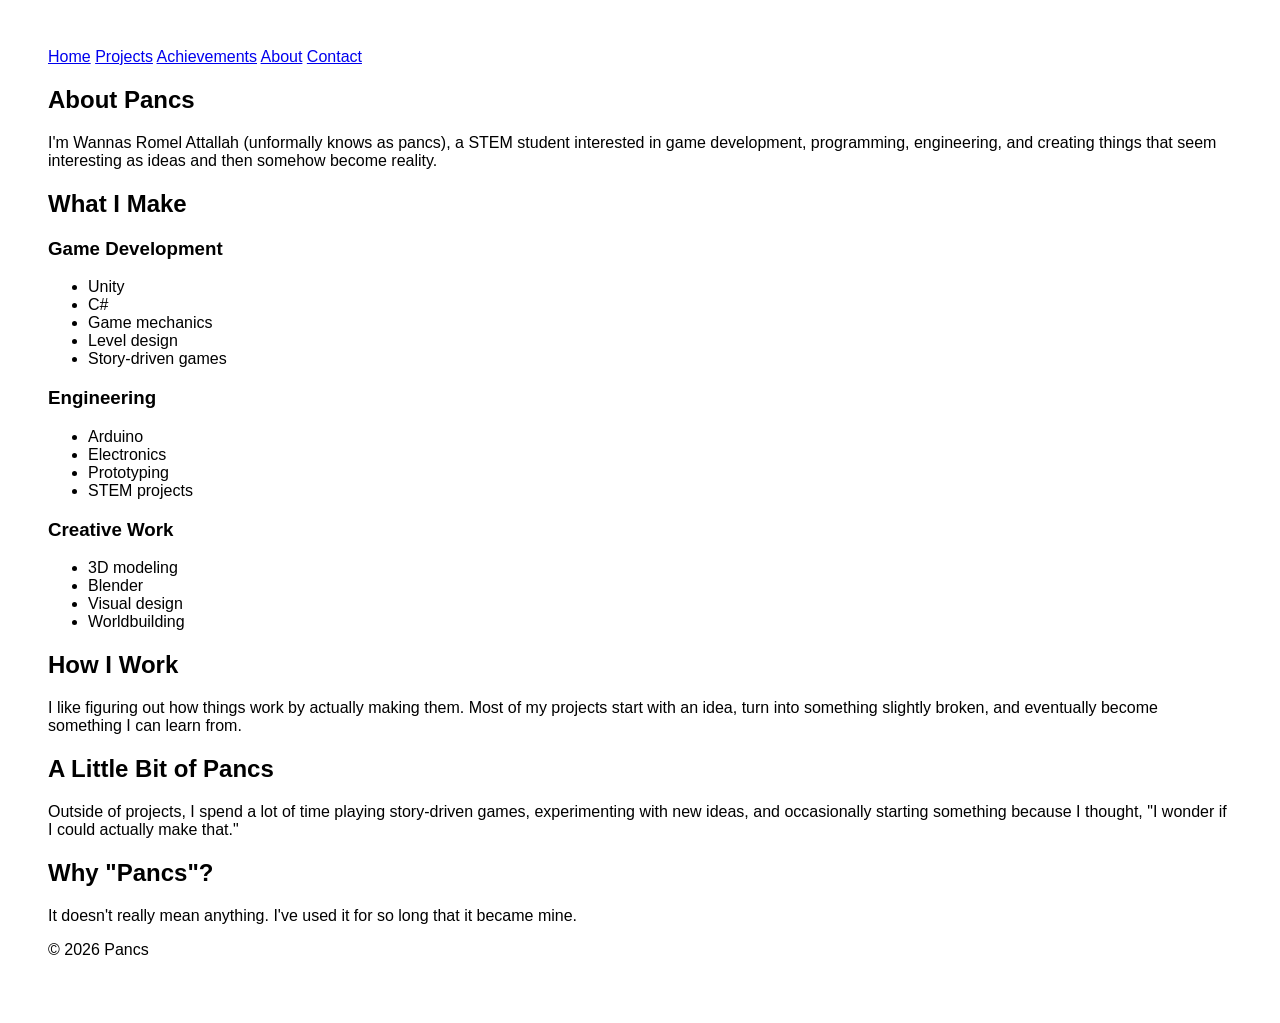
==== about.html @ 4296ba73 "Add files via upload" ====
<!DOCTYPE html>
<html lang="en">

<head>
    <meta charset="UTF-8">
    <meta name="viewport" content="width=device-width, initial-scale=1.0">

    <title>About | Wannas</title>

    <link rel="stylesheet" href="style.css">
</head>

<body>

    <header>
        <nav>
            <a href="index.html">Home</a>
            <a href="projects.html">Projects</a>
            <a href="achievements.html">Achievements</a>
            <a href="about.html">About</a>
            <a href="contact.html">Contact</a>
        </nav>
    </header>

    <main>

        <section>
            <h1>About Pancs</h1>

            <p>
                I'm Wannas Romel Attallah (unformally knows as pancs), a STEM student interested in game development,
                programming, engineering, and creating things that seem interesting as ideas and then somehow become reality.
            </p>
        </section>


        <section>
            <h2>What I Make</h2>

            <h3>Game Development</h3>
            <ul>
                <li>Unity</li>
                <li>C#</li>
                <li>Game mechanics</li>
                <li>Level design</li>
                <li>Story-driven games</li>
            </ul>

            <h3>Engineering</h3>
            <ul>
                <li>Arduino</li>
                <li>Electronics</li>
                <li>Prototyping</li>
                <li>STEM projects</li>
            </ul>

            <h3>Creative Work</h3>
            <ul>
                <li>3D modeling</li>
                <li>Blender</li>
                <li>Visual design</li>
                <li>Worldbuilding</li>
            </ul>
        </section>


        <section>
            <h2>How I Work</h2>

            <p>
                I like figuring out how things work by actually making them.
                Most of my projects start with an idea, turn into something
                slightly broken, and eventually become something I can learn from.
            </p>
        </section>


        <section>
            <h2>A Little Bit of Pancs</h2>

            <p>
                Outside of projects, I spend a lot of time playing story-driven
                games, experimenting with new ideas, and occasionally starting
                something because I thought, "I wonder if I could actually make that."
            </p>
        </section>


        <section>
            <h2>Why "Pancs"?</h2>

            <p>
                It doesn't really mean anything. I've used it for so long
                that it became mine.
            </p>
        </section>

    </main>


    <footer>
        <p>© 2026 Pancs</p>
    </footer>

    <script src="script.js"></script>

</body>

</html>
---- style.css ----
body {
    font-family: sans-serif;
    padding: 40px;
}
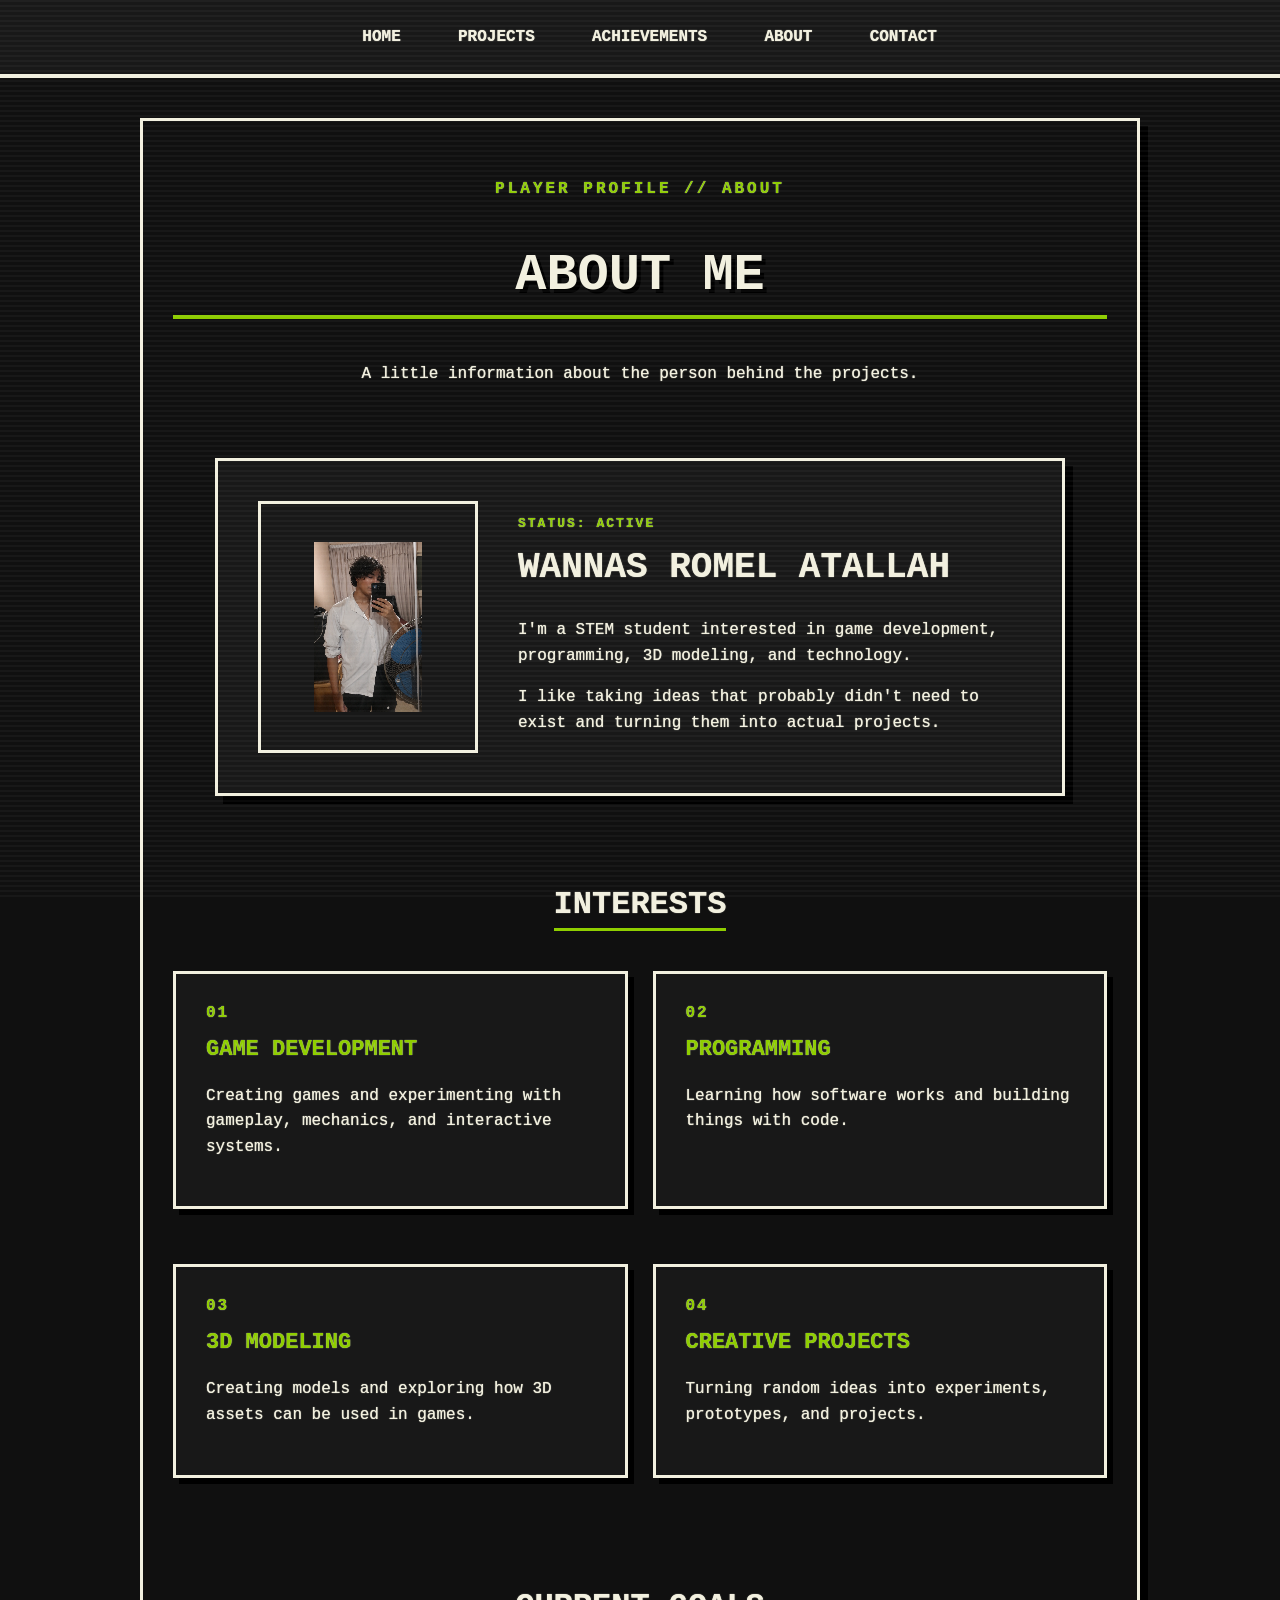
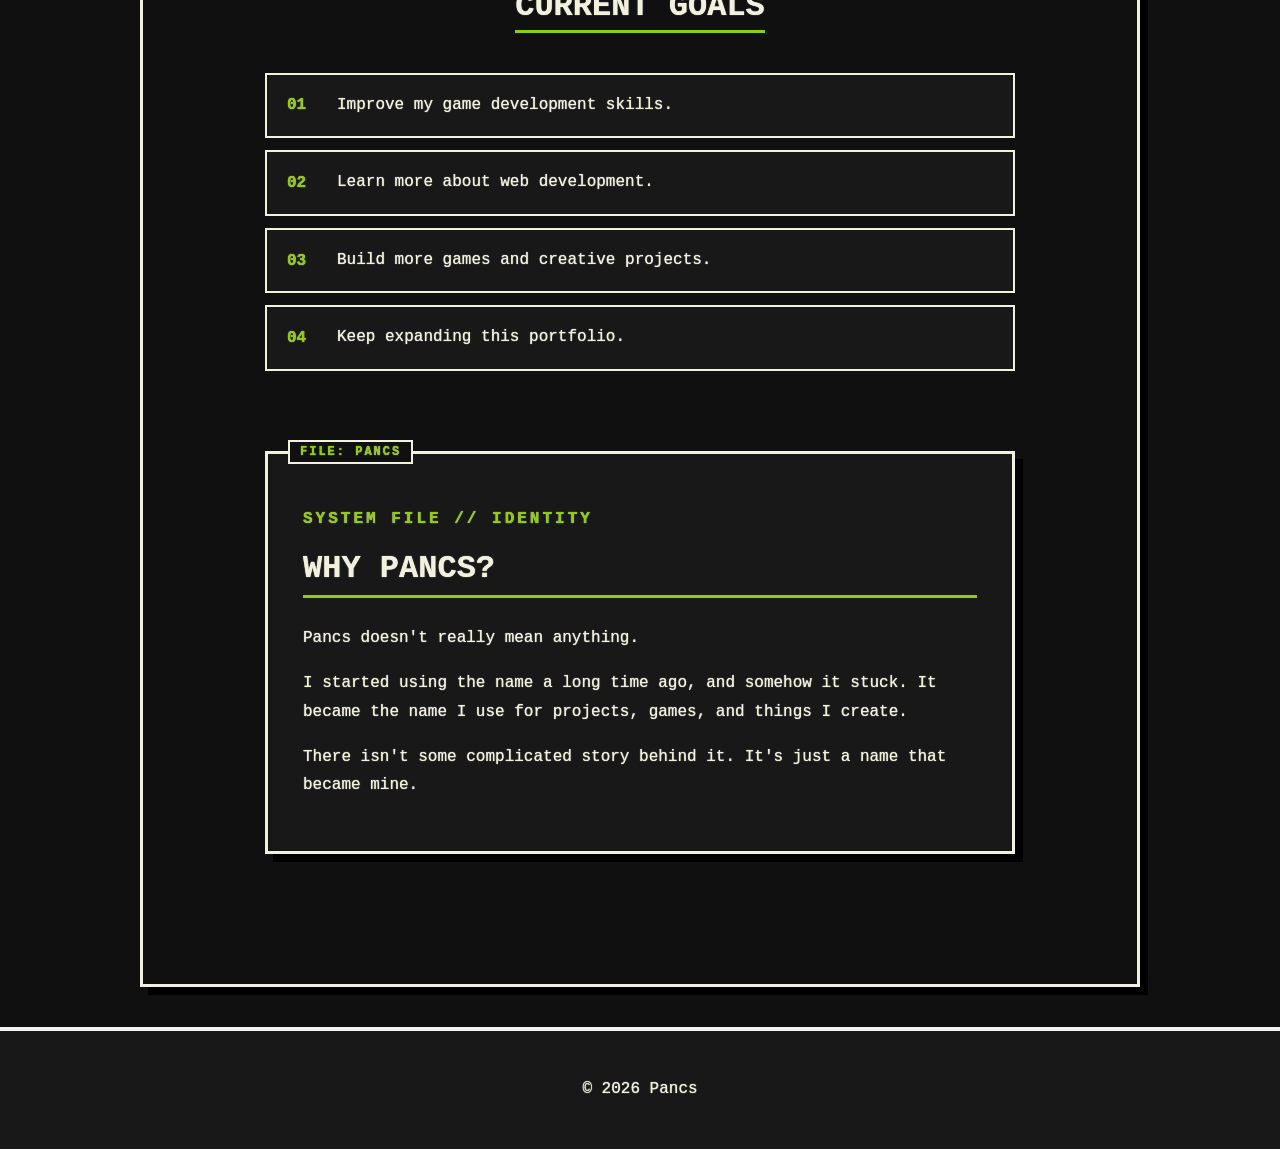
==== commit 18e8b978: "Add files via upload" ====
--- a/about.html
+++ b/about.html
@@ -24,75 +24,176 @@
 
     <main>
 
-        <section>
-            <h1>About Pancs</h1>
-
-            <p>
-                I'm Wannas Romel Attallah (unformally knows as pancs), a STEM student interested in game development,
-                programming, engineering, and creating things that seem interesting as ideas and then somehow become reality.
-            </p>
-        </section>
-
-
-        <section>
-            <h2>What I Make</h2>
-
-            <h3>Game Development</h3>
-            <ul>
-                <li>Unity</li>
-                <li>C#</li>
-                <li>Game mechanics</li>
-                <li>Level design</li>
-                <li>Story-driven games</li>
-            </ul>
-
-            <h3>Engineering</h3>
-            <ul>
-                <li>Arduino</li>
-                <li>Electronics</li>
-                <li>Prototyping</li>
-                <li>STEM projects</li>
-            </ul>
-
-            <h3>Creative Work</h3>
-            <ul>
-                <li>3D modeling</li>
-                <li>Blender</li>
-                <li>Visual design</li>
-                <li>Worldbuilding</li>
-            </ul>
-        </section>
-
-
-        <section>
-            <h2>How I Work</h2>
-
-            <p>
-                I like figuring out how things work by actually making them.
-                Most of my projects start with an idea, turn into something
-                slightly broken, and eventually become something I can learn from.
-            </p>
-        </section>
-
-
-        <section>
-            <h2>A Little Bit of Pancs</h2>
-
-            <p>
-                Outside of projects, I spend a lot of time playing story-driven
-                games, experimenting with new ideas, and occasionally starting
-                something because I thought, "I wonder if I could actually make that."
-            </p>
-        </section>
-
-
-        <section>
-            <h2>Why "Pancs"?</h2>
-
-            <p>
-                It doesn't really mean anything. I've used it for so long
-                that it became mine.
-            </p>
+        <!-- Page Header -->
+        <section class="page-header">
+
+            <p class="eyebrow">PLAYER PROFILE // ABOUT</p>
+
+            <h1>About Me</h1>
+
+            <p>
+                A little information about the person behind the projects.
+            </p>
+
+        </section>
+
+
+        <!-- Character Profile -->
+        <section class="profile-card">
+
+            <div class="profile-image">
+
+                <img
+                    class="zoomable"
+                    src="images/MePhoto2.png"
+                    alt="Me IRL"
+                >
+
+            </div>
+
+
+            <div class="profile-info">
+
+                <p class="profile-status">
+                    STATUS: ACTIVE
+                </p>
+
+                <h2>Wannas Romel Atallah</h2>
+
+                <p>
+                    I'm a STEM student interested in game development,
+                    programming, 3D modeling, and technology.
+                </p>
+
+                <p>
+                    I like taking ideas that probably didn't need to
+                    exist and turning them into actual projects.
+                </p>
+
+            </div>
+
+        </section>
+
+
+        <!-- Interests -->
+        <section class="about-section">
+
+            <h2>Interests</h2>
+
+            <div class="interest-grid">
+
+                <article class="interest-card">
+
+                    <span class="interest-number">01</span>
+
+                    <h3>Game Development</h3>
+
+                    <p>
+                        Creating games and experimenting with
+                        gameplay, mechanics, and interactive systems.
+                    </p>
+
+                </article>
+
+
+                <article class="interest-card">
+
+                    <span class="interest-number">02</span>
+
+                    <h3>Programming</h3>
+
+                    <p>
+                        Learning how software works and building
+                        things with code.
+                    </p>
+
+                </article>
+
+
+                <article class="interest-card">
+
+                    <span class="interest-number">03</span>
+
+                    <h3>3D Modeling</h3>
+
+                    <p>
+                        Creating models and exploring how 3D assets
+                        can be used in games.
+                    </p>
+
+                </article>
+
+
+                <article class="interest-card">
+
+                    <span class="interest-number">04</span>
+
+                    <h3>Creative Projects</h3>
+
+                    <p>
+                        Turning random ideas into experiments,
+                        prototypes, and projects.
+                    </p>
+
+                </article>
+
+            </div>
+
+        </section>
+
+
+        <!-- Current Goals -->
+        <section class="about-section">
+
+            <h2>Current Goals</h2>
+
+            <div class="goal-list">
+
+                <div class="goal">
+                    <span>01</span>
+                    <p>Improve my game development skills.</p>
+                </div>
+
+                <div class="goal">
+                    <span>02</span>
+                    <p>Learn more about web development.</p>
+                </div>
+
+                <div class="goal">
+                    <span>03</span>
+                    <p>Build more games and creative projects.</p>
+                </div>
+
+                <div class="goal">
+                    <span>04</span>
+                    <p>Keep expanding this portfolio.</p>
+                </div>
+
+            </div>
+
+        </section>
+
+        <section class="pancs-lore">
+
+            <p class="eyebrow">SYSTEM FILE // IDENTITY</p>
+
+            <h2>Why Pancs?</h2>
+
+            <p>
+                Pancs doesn't really mean anything.
+            </p>
+
+            <p>
+                I started using the name a long time ago, and somehow
+                it stuck. It became the name I use for projects, games,
+                and things I create.
+            </p>
+
+            <p>
+                There isn't some complicated story behind it.
+                It's just a name that became mine.
+            </p>
+
         </section>
 
     </main>
@@ -102,6 +203,11 @@
         <p>© 2026 Pancs</p>
     </footer>
 
+    <div id="image-modal" class="image-modal">
+        <span class="close-modal">&times;</span>
+        <img id="modal-image" src="" alt="">
+    </div>
+
     <script src="script.js"></script>
 
 </body>
--- a/style.css
+++ b/style.css
@@ -1,4 +1,1168 @@
+:root {
+    --bg: #101010;
+    --panel: #181818;
+    --text: #f2f0df;
+    --accent: #8fce00;
+    --shadow: #000000;
+}
+/* ===== Base ===== */
+
+* {
+    box-sizing: border-box;
+}
+
+html {
+    scroll-behavior: smooth;
+}
+
 body {
-    font-family: sans-serif;
+    margin: 0;
+    background-color: var(--bg);
+    color: var(--text);
+    font-family: "Courier New", monospace;
+
+    text-shadow: 0 0 1px var(--text);
+    min-height: 100vh;
+}
+
+body::before {
+    content: "";
+
+    position: fixed;
+    inset: 0;
+
+    pointer-events: none;
+
+    background:
+        repeating-linear-gradient(
+            to bottom,
+            rgba(255, 255, 255, 0.035) 0px,
+            rgba(255, 255, 255, 0.035) 2px,
+            transparent 2px,
+            transparent 5px
+        );
+
+    z-index: 999;
+}
+
+/* ===== Navigation ===== */
+
+header {
+    padding: 18px 30px;
+    background-color: var(--panel);
+    border-bottom: 4px solid var(--text);
+}
+
+nav {
+    max-width: 1000px;
+    margin: 0 auto;
+
+    display: flex;
+    justify-content: center;
+    flex-wrap: wrap;
+    gap: 10px;
+}
+
+nav a {
+    position: relative;
+
+    padding: 10px 14px;
+
+    color: var(--text);
+    text-decoration: none;
+
+    font-weight: bold;
+    text-transform: uppercase;
+
+    white-space: nowrap;
+}
+
+nav a::before {
+    content: "> ";
+    opacity: 0;
+}
+
+nav a:hover {
+    color: var(--accent);
+}
+
+nav a:hover::before {
+    opacity: 1;
+}
+
+
+/* ===== Main ===== */
+
+main {
+    max-width: 1000px;
+    margin: 40px auto;
+    padding: 40px 30px;
+
+    border: 3px solid var(--text);
+
+    box-shadow:
+        8px 8px 0 var(--shadow),
+        inset 0 0 0 3px var(--bg);
+}
+
+section {
+    margin-bottom: 80px;
+}
+
+
+/* ===== Game Headings ===== */
+
+h1 {
+    font-size: 52px;
+    text-transform: uppercase;
+
+    border-bottom: 4px solid var(--accent);
+    padding-bottom: 10px;
+
+    text-shadow: 4px 4px 0 var(--shadow);
+}
+
+h2 {
+    font-size: 32px;
+    text-transform: uppercase;
+}
+
+h3 {
+    font-size: 22px;
+    color: var(--accent);
+}
+
+p {
+    line-height: 1.6;
+}
+
+
+/*Articles*/
+
+
+article {
+    position: relative;
+
+    border: 3px solid #f2f2f2;
+    padding: 30px;
+    margin-bottom: 30px;
+
+    background-color: #181818;
+
+    box-shadow: 8px 8px 0 #000;
+
+    transition: transform 0.15s ease;
+}
+
+article:hover {
+    transform: translate(-4px, -4px);
+}
+
+article h2,
+article h3 {
+    margin-top: 0;
+    text-transform: uppercase;
+}
+
+article img {
+    display: block;
+
+    width: 100%;
+    max-width: 700px;
+    height: auto;
+
+    margin: 20px 0;
+
+    border: 3px solid #f2f2f2;
+}
+
+/* ===== Game Buttons ===== */
+
+.game-button {
+    display: inline-block;
+
+    padding: 10px 18px;
+
+    border: 3px solid #f2f2f2;
+
+    background-color: #111;
+    color: #f2f2f2;
+
+    text-decoration: none;
+    text-transform: uppercase;
+    font-weight: bold;
+
+    box-shadow: 5px 5px 0 #000;
+
+    transition: transform 0.1s ease;
+}
+
+.game-button:hover {
+    background-color: #f2f2f2;
+    color: #111;
+
+    transform: translate(3px, 3px);
+
+    box-shadow: 2px 2px 0 #000;
+}
+
+/* ===== Footer ===== */
+
+footer {
+    border-top: 4px solid #f2f2f2;
+    padding: 30px;
+    text-align: center;
+    background-color: #181818;
+}
+
+/* ===== Image Lightbox ===== */
+
+.image-modal {
+    display: none;
+
+    position: fixed;
+    z-index: 2000;
+
+    inset: 0;
+
+    background-color: rgba(0, 0, 0, 0.9);
+
+    justify-content: center;
+    align-items: center;
+
+    padding: 30px;
+}
+
+.image-modal img {
+    max-width: 90%;
+    max-height: 90vh;
+
+    object-fit: contain;
+
+    border: 3px solid var(--text);
+
+    box-shadow: 10px 10px 0 var(--shadow);
+}
+
+.close-modal {
+    position: absolute;
+
+    top: 20px;
+    right: 30px;
+
+    font-size: 45px;
+
+    color: var(--text);
+
+    cursor: pointer;
+
+    z-index: 2001;
+}
+
+.close-modal:hover {
+    color: var(--accent);
+}
+
+.image-modal.active {
+    display: flex;
+}
+
+/* ===== Home Hero ===== */
+
+.hero {
+    min-height: 65vh;
+
+    display: flex;
+    align-items: center;
+    justify-content: center;
+
+    text-align: center;
+
+    border-bottom: 3px solid var(--text);
+
+    padding-bottom: 50px;
+}
+.mascot {
+    width: 160px;
+    height: auto;
+
+    margin: 0 auto 25px;
+
+    image-rendering: pixelated;
+
+    transition: transform 0.2s ease;
+}
+
+.mascot:hover {
+    transform: translateY(-8px);
+}
+
+.hero-text {
+    max-width: 750px;
+}
+
+.eyebrow {
+    color: var(--accent);
+
+    font-weight: bold;
+    letter-spacing: 3px;
+    text-transform: uppercase;
+}
+
+.hero h1 {
+    font-size: clamp(64px, 12vw, 140px);
+
+    margin: 10px 0;
+
+    letter-spacing: 8px;
+
+    border: none;
+    padding: 0;
+}
+
+.hero-description {
+    max-width: 650px;
+    font-size: 20px;
+}
+
+.hero-buttons {
+    display: flex;
+    justify-content: center;
+    align-items: center;
+    flex-wrap: wrap;
+    gap: 15px;
+
+    margin-top: 30px;
+}
+.hero-buttons .game-button {
+    min-width: 170px;
+    text-align: center;
+}
+.cursor {
+    color: var(--accent);
+
+    animation: blink 1s steps(2, start) infinite;
+}
+
+@keyframes blink {
+    50% {
+        opacity: 0;
+    }
+}
+.status-bar {
+    display: flex;
+    justify-content: space-between;
+
+    padding: 10px 15px;
+
+    border-top: 2px solid var(--text);
+    border-bottom: 2px solid var(--text);
+
+    color: var(--accent);
+
+    font-size: 13px;
+    font-weight: bold;
+    letter-spacing: 2px;
+}
+/* ===== Home Sections ===== */
+
+.home-section {
+    margin-bottom: 90px;
+    text-align: center;
+}
+
+.home-section h2 {
+    display: inline-block;
+
+    border-bottom: 3px solid var(--accent);
+
+    padding-bottom: 5px;
+}
+/* ===== Quest Card ===== */
+
+.quest-card {
+    display: flex;
+    align-items: center;
+
+    min-height: 180px;
+}
+
+.quest-status {
+    color: var(--accent);
+
+    font-size: 14px;
+    font-weight: bold;
+    letter-spacing: 2px;
+}
+/* ===== Featured Projects ===== */
+
+.featured-projects {
+    display: grid;
+
+    grid-template-columns: repeat(2, 1fr);
+
+    gap: 30px;
+}
+
+.featured-projects article {
+    display: flex;
+    flex-direction: column;
+    height: 100%;
+}
+
+.featured-projects article .game-button {
+    margin-top: auto;
+}
+/* ===== Home Menu ===== */
+
+.home-menu {
+    display: grid;
+
+    gap: 10px;
+}
+
+.home-menu a {
+    display: flex;
+    align-items: center;
+
+    gap: 20px;
+
+    padding: 18px 20px;
+
+    border: 3px solid var(--text);
+
+    background-color: var(--panel);
+
+    color: var(--text);
+
+    text-decoration: none;
+
+    text-transform: uppercase;
+    font-weight: bold;
+
+    box-shadow: 6px 6px 0 var(--shadow);
+
+    transition: transform 0.1s ease;
+}
+
+.home-menu a span {
+    color: var(--accent);
+}
+
+.home-menu a:hover {
+    color: var(--accent);
+
+    transform: translate(4px, 4px);
+
+    box-shadow: 2px 2px 0 var(--shadow);
+}
+
+/*the projects page*/
+
+.page-header {
+    text-align: center;
+    margin-bottom: 70px;
+}
+
+.page-header .eyebrow {
+    color: var(--accent);
+    font-weight: bold;
+    letter-spacing: 3px;
+    text-transform: uppercase;
+}
+
+.project-list > section {
+    display: grid;
+    grid-template-columns: repeat(2, 1fr);
+    gap: 30px;
+    justify-content: center;
+    align-items: center;
+    text-align: center;
+
+    margin-bottom: 60px;
+}
+
+.project-card {
+    width: 100%;
+    display: flex;
+    flex-direction: column;
+
+    height: 100%;
+}
+
+.project-card .game-button {
+    margin-top: auto;
+}
+
+.project-card:nth-last-of-type(1):nth-of-type(odd) {
+    grid-column: 1 / -1;
+    width: calc(50% - 15px);
+    justify-self: center;
+}
+
+.project-list > section h2 {
+    grid-column: 1 / -1;
+}
+
+.project-list article img {
+    display: block;
+
+    width: 100%;
+    height: 220px;
+
+    object-fit: cover;
+
+    margin: 20px 0;
+
+    border: 3px solid var(--text);
+}
+/* ===== Contact Terminal ===== */
+
+.contact-terminal {
+    max-width: 700px;
+    margin: 0 auto;
+
     padding: 40px;
-}+
+    border: 3px solid var(--text);
+
+    box-shadow: 8px 8px 0 var(--shadow);
+
+    text-align: center;
+}
+
+.terminal-status {
+    color: var(--accent);
+
+    font-size: 14px;
+    font-weight: bold;
+
+    letter-spacing: 2px;
+
+    margin-bottom: 35px;
+}
+
+.contact-options {
+    display: flex;
+
+    justify-content: center;
+    align-items: center;
+
+    flex-wrap: wrap;
+
+    gap: 20px;
+}
+
+.contact-options .game-button {
+    min-width: 150px;
+
+    text-align: center;
+}
+
+/* ===== About / Character Profile ===== */
+
+.profile-card {
+    max-width: 850px;
+    margin: 0 auto 90px;
+
+    display: grid;
+    grid-template-columns: 220px 1fr;
+    gap: 40px;
+
+    padding: 40px;
+
+    border: 3px solid var(--text);
+
+    background-color: var(--panel);
+
+    box-shadow: 8px 8px 0 var(--shadow);
+}
+
+.profile-image {
+    display: flex;
+    justify-content: center;
+    align-items: center;
+
+    border: 3px solid var(--text);
+
+    min-height: 220px;
+}
+
+.profile-image img {
+    width: 170px;
+    height: 170px;
+
+    object-fit: contain;
+
+    image-rendering: pixelated;
+}
+
+.profile-status {
+    color: var(--accent);
+
+    font-size: 13px;
+    font-weight: bold;
+
+    letter-spacing: 2px;
+}
+
+.profile-info h2 {
+    margin-top: 10px;
+
+    border: none;
+    padding: 0;
+
+    font-size: 36px;
+}
+
+
+/* ===== About Sections ===== */
+
+.about-section {
+    margin-bottom: 80px;
+}
+
+.about-section h2 {
+    width: fit-content;
+
+    margin: 0 auto 40px;
+
+    text-align: center;
+
+    border-bottom: 3px solid var(--accent);
+
+    padding-bottom: 5px;
+}
+
+
+/* ===== Interests ===== */
+
+.interest-grid {
+    display: grid;
+
+    grid-template-columns: repeat(2, 1fr);
+
+    gap: 25px;
+}
+
+.interest-card {
+    position: relative;
+
+    padding: 30px;
+
+    border: 3px solid var(--text);
+
+    background-color: var(--panel);
+
+    box-shadow: 6px 6px 0 var(--shadow);
+
+    transition: transform 0.15s ease;
+}
+
+.interest-card:hover {
+    transform: translate(-3px, -3px);
+}
+
+.interest-number {
+    color: var(--accent);
+
+    font-weight: bold;
+
+    letter-spacing: 2px;
+}
+
+.interest-card h3 {
+    margin-top: 15px;
+}
+
+
+/* ===== Goals ===== */
+
+.goal-list {
+    max-width: 750px;
+
+    margin: 0 auto;
+
+    display: grid;
+
+    gap: 12px;
+}
+
+.goal {
+    display: flex;
+
+    align-items: center;
+
+    gap: 20px;
+
+    padding: 18px 20px;
+
+    border: 2px solid var(--text);
+
+    background-color: var(--panel);
+}
+
+.goal span {
+    color: var(--accent);
+
+    font-weight: bold;
+
+    min-width: 30px;
+}
+
+.goal p {
+    margin: 0;
+}
+
+/* ===== Why Pancs ===== */
+
+.pancs-lore {
+    max-width: 750px;
+
+    margin: 0 auto 90px;
+
+    padding: 35px;
+
+    border: 3px solid var(--text);
+
+    position: relative;
+
+    background-color: var(--panel);
+
+    box-shadow: 8px 8px 0 var(--shadow);
+}
+
+.pancs-lore::before {
+    content: "FILE: PANCS";
+
+    position: absolute;
+
+    top: -14px;
+    left: 20px;
+
+    padding: 3px 10px;
+
+    background-color: var(--bg);
+
+    border: 2px solid var(--text);
+
+    color: var(--accent);
+
+    font-size: 12px;
+    font-weight: bold;
+
+    letter-spacing: 2px;
+}
+
+.pancs-lore h2 {
+    margin-top: 10px;
+
+    border-bottom: 3px solid var(--accent);
+
+    padding-bottom: 8px;
+}
+
+.pancs-lore p {
+    line-height: 1.8;
+}
+
+/* ===== Achievements ===== */
+
+.achievement-progress {
+    max-width: 700px;
+    margin: 0 auto 80px;
+
+    padding: 25px 30px;
+
+    border: 3px solid var(--text);
+
+    background-color: var(--panel);
+
+    box-shadow: 6px 6px 0 var(--shadow);
+
+    text-align: center;
+}
+
+.achievement-label {
+    color: var(--accent);
+
+    font-size: 13px;
+    font-weight: bold;
+
+    letter-spacing: 2px;
+}
+
+.progress-bar {
+    width: 100%;
+    height: 18px;
+
+    margin: 20px 0 10px;
+
+    border: 2px solid var(--text);
+
+    overflow: hidden;
+}
+
+.progress-fill {
+    width: 45%;
+    height: 100%;
+
+    background-color: var(--accent);
+}
+
+.progress-text {
+    margin: 0;
+
+    font-size: 13px;
+}
+
+
+/* ===== Achievement Sections ===== */
+
+.achievement-section {
+    margin-bottom: 90px;
+}
+
+.achievement-section > h2 {
+    width: fit-content;
+
+    margin: 0 auto 40px;
+
+    text-align: center;
+
+    border-bottom: 3px solid var(--accent);
+
+    padding-bottom: 5px;
+}
+
+
+/* ===== Major Achievements ===== */
+
+.achievement-grid {
+    display: grid;
+
+    grid-template-columns: repeat(2, 1fr);
+
+    gap: 25px;
+}
+
+.achievement-card {
+    display: flex;
+
+    gap: 25px;
+
+    padding: 30px;
+
+    border: 3px solid var(--text);
+
+    background-color: var(--panel);
+
+    box-shadow: 6px 6px 0 var(--shadow);
+
+    transition: transform 0.15s ease;
+}
+
+.achievement-card:hover {
+    transform: translate(-3px, -3px);
+}
+
+.achievement-icon {
+    flex-shrink: 0;
+
+    width: 55px;
+    height: 55px;
+
+    display: flex;
+
+    align-items: center;
+    justify-content: center;
+
+    border: 3px solid var(--accent);
+
+    color: var(--accent);
+
+    font-size: 28px;
+
+    font-weight: bold;
+}
+
+.achievement-status {
+    margin: 0;
+
+    color: var(--accent);
+
+    font-size: 12px;
+    font-weight: bold;
+
+    letter-spacing: 2px;
+}
+
+.achievement-content h3 {
+    margin-top: 8px;
+}
+
+
+/* ===== Certificates ===== */
+
+.certificate-grid {
+    display: grid;
+
+    grid-template-columns: repeat(3, 1fr);
+
+    gap: 25px;
+}
+
+.certificate-card {
+    padding: 25px;
+
+    border: 3px solid var(--text);
+
+    background-color: var(--panel);
+
+    box-shadow: 5px 5px 0 var(--shadow);
+
+    transition: transform 0.15s ease;
+}
+
+.certificate-card:hover {
+    transform: translateY(-5px);
+}
+
+.certificate-card h3 {
+    margin-top: 0;
+}
+
+.certificate-card img {
+    display: block;
+
+    width: 100%;
+    height: 180px;
+
+    margin-top: 20px;
+
+    object-fit: cover;
+
+    border: 2px solid var(--text);
+
+    cursor: pointer;
+}
+
+
+/* ===== Activities ===== */
+
+.activity-grid {
+    max-width: 800px;
+
+    margin: 0 auto;
+
+    display: grid;
+
+    gap: 15px;
+}
+
+.activity-card {
+    padding: 25px 30px;
+
+    border-left: 5px solid var(--accent);
+    border-top: 2px solid var(--text);
+    border-right: 2px solid var(--text);
+    border-bottom: 2px solid var(--text);
+
+    background-color: var(--panel);
+}
+
+.activity-type {
+    margin: 0;
+
+    color: var(--accent);
+
+    font-size: 12px;
+    font-weight: bold;
+
+    letter-spacing: 2px;
+}
+
+.activity-card h3 {
+    margin-bottom: 8px;
+}
+
+
+/* ===== Future Activities ===== */
+
+.activity-card.future {
+    opacity: 0.6;
+
+    border-left-style: dashed;
+}
+
+.activity-card.future .activity-type {
+    color: var(--text);
+}
+
+
+/* ===== Achievements Mobile ===== */
+
+@media (max-width: 600px) {
+
+    .achievement-progress {
+        padding: 20px 15px;
+    }
+
+    .achievement-grid {
+        grid-template-columns: 1fr;
+    }
+
+    .achievement-card {
+        padding: 25px 20px;
+
+        gap: 18px;
+    }
+
+    .achievement-icon {
+        width: 45px;
+        height: 45px;
+
+        font-size: 22px;
+    }
+
+    .certificate-grid {
+        grid-template-columns: 1fr;
+    }
+
+    .certificate-card img {
+        height: 200px;
+    }
+
+    .activity-card {
+        padding: 20px;
+    }
+
+}
+
+
+
+
+/* ===== Mobile ===== */
+
+@media (max-width: 600px) {
+
+    header {
+        padding: 15px;
+    }
+
+    nav {
+        display: flex;
+        flex-wrap: wrap;
+        justify-content: center;
+        gap: 8px;
+    }
+
+    nav a {
+        flex: 1 1 40%;
+        text-align: center;
+        min-width: 120px;
+    }
+
+    main {
+        padding: 40px 20px;
+    }
+
+    h1 {
+        font-size: 36px;
+    }
+
+    h2 {
+        font-size: 26px;
+    }
+
+    article {
+        padding: 20px;
+        box-shadow: 5px 5px 0 var(--shadow);
+    }
+    .hero {
+        min-height: 55vh;
+    }
+
+    .hero h1 {
+        letter-spacing: 4px;
+    }
+
+    .hero-description {
+        font-size: 17px;
+    }
+
+    .featured-projects {
+        grid-template-columns: 1fr;
+    }
+
+    .home-menu a {
+        padding: 15px;
+    }
+
+    .project-list > section {
+        grid-template-columns: 1fr;
+    }
+
+    .project-card,
+    .project-card:nth-last-of-type(1):nth-of-type(odd) {
+        grid-column: auto;
+        width: 100%;
+        justify-self: stretch;
+    }
+
+    .project-list article img {
+        height: 180px;
+    }
+
+    .featured-projects {
+        grid-template-columns: 1fr;
+    }
+
+    .contact-terminal {
+        padding: 25px 15px;
+    }
+
+    .contact-options {
+        flex-direction: column;
+    }
+
+    .contact-options .game-button {
+        width: 100%;
+        box-sizing: border-box;
+    }
+
+    .profile-card {
+        grid-template-columns: 1fr;
+
+        padding: 25px 15px;
+
+        gap: 25px;
+
+        text-align: center;
+    }
+
+    .profile-image {
+        min-height: 180px;
+    }
+
+    .profile-image img {
+        width: 140px;
+        height: 140px;
+    }
+
+    .profile-info h2 {
+        font-size: 30px;
+    }
+
+    .interest-grid {
+        grid-template-columns: 1fr;
+    }
+
+    .interest-card {
+        padding: 25px 20px;
+    }
+
+    .goal {
+        padding: 15px;
+    }
+}
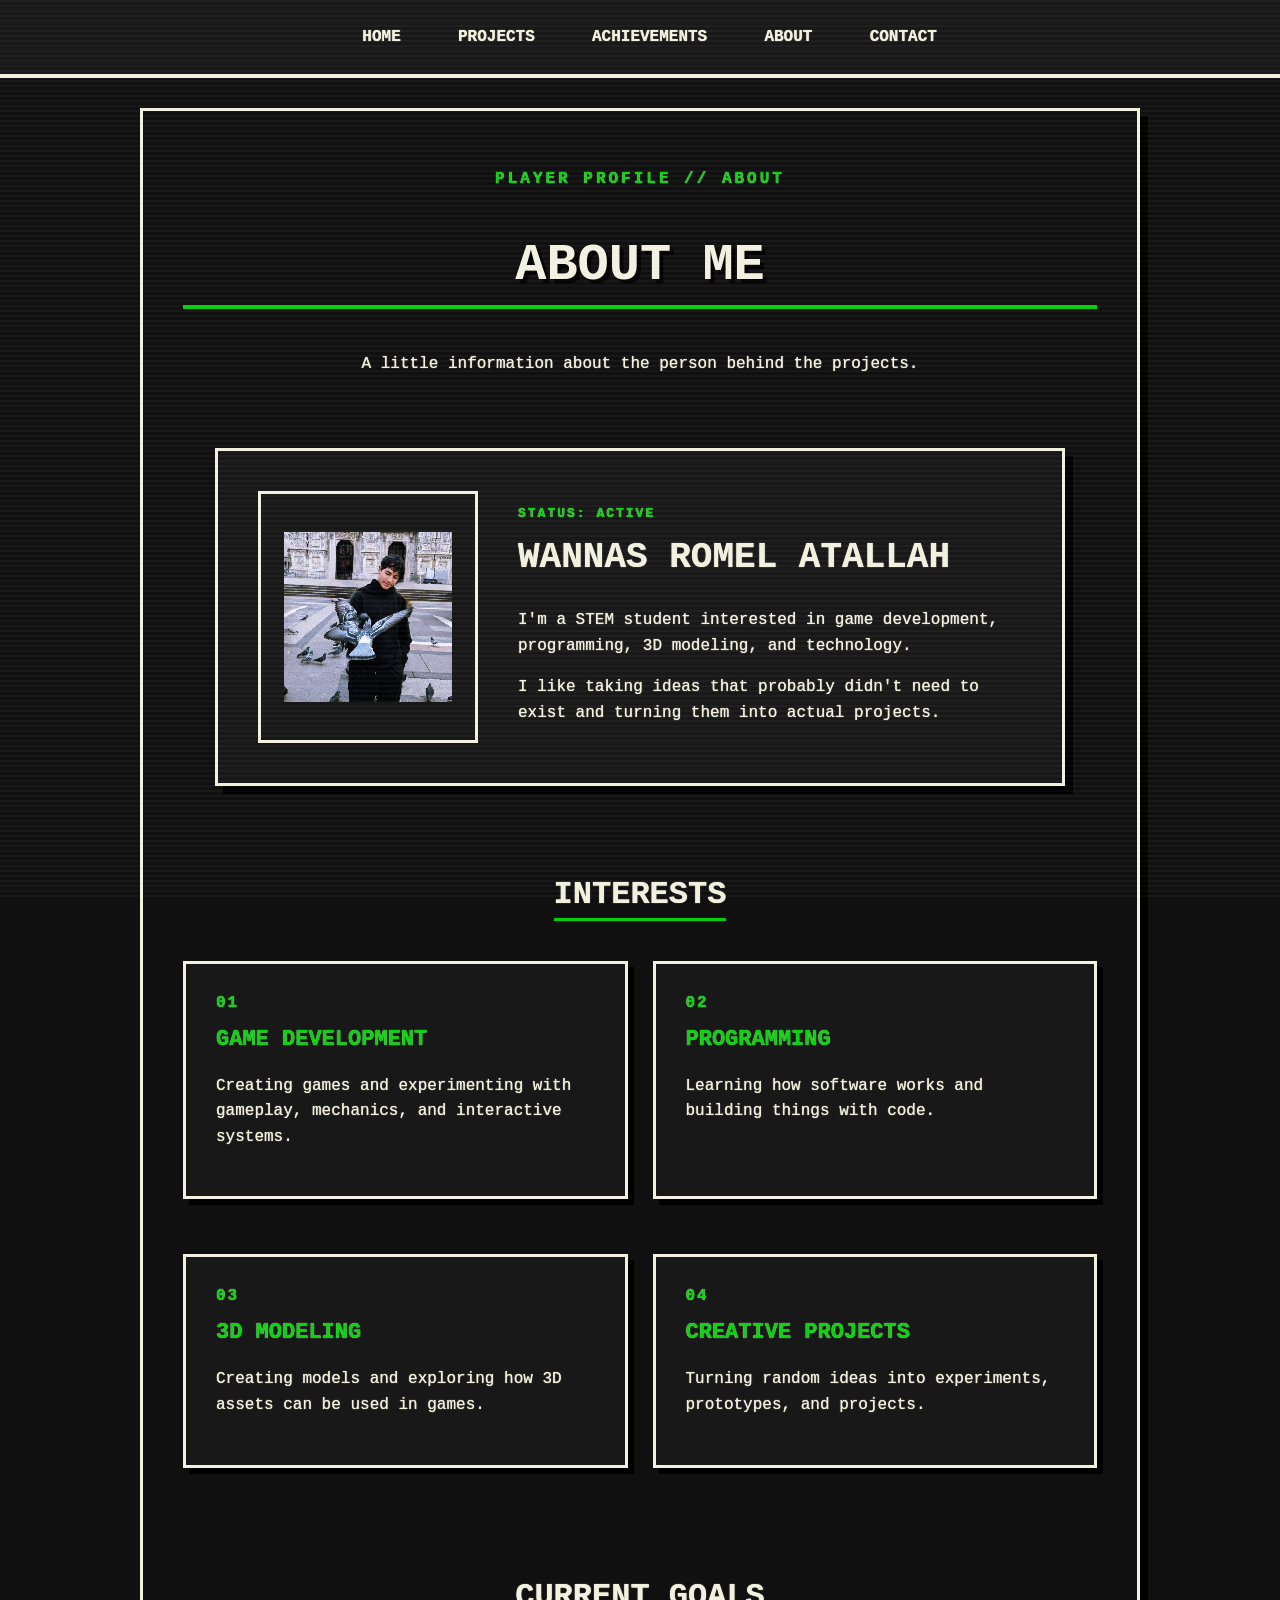
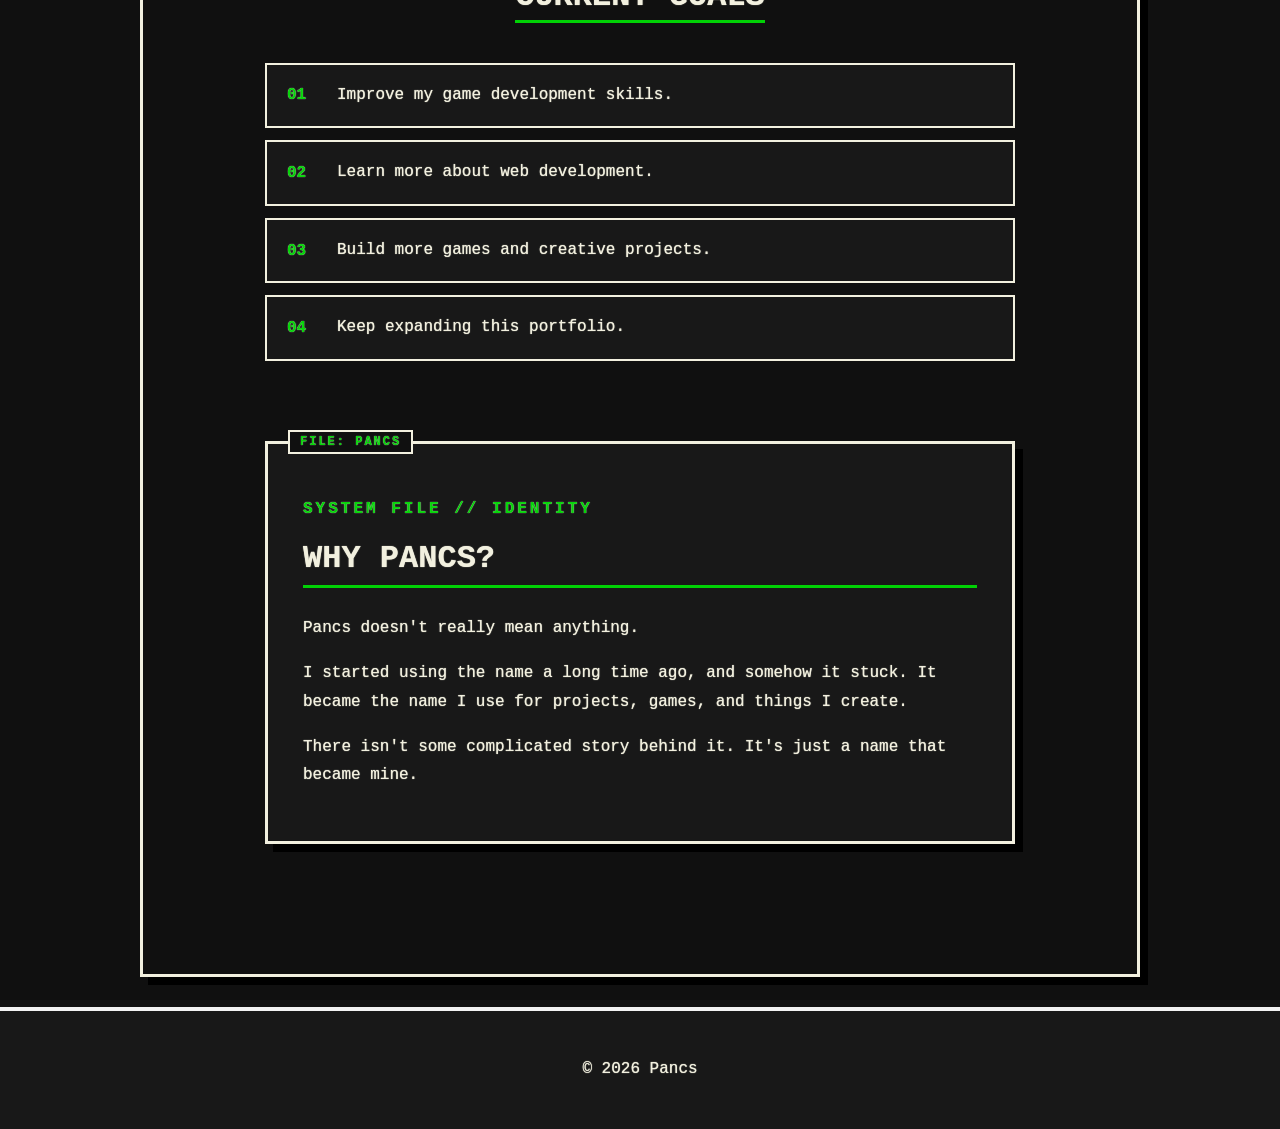
==== commit a4ca677e: "update" ====
--- a/about.html
+++ b/about.html
@@ -7,7 +7,7 @@
 
     <title>About | Wannas</title>
 
-    <link rel="stylesheet" href="style.css">
+    <link rel="stylesheet" href="style/style.css">
 </head>
 
 <body>
@@ -45,7 +45,7 @@
 
                 <img
                     class="zoomable"
-                    src="images/MePhoto2.png"
+                    src="images/MePhoto3.jpg"
                     alt="Me IRL"
                 >
 
--- a/style/style.css
+++ b/style/style.css
@@ -0,0 +1,12 @@
+/* ====== CRT ======*/
+/* === General === */
+@import "CRT/colors.css";
+@import "CRT/general.css";
+/* === Pages === */
+@import "CRT/pages/home.css";
+@import "CRT/pages/projects.css";
+@import "CRT/pages/achievments.css";
+@import "CRT/pages/about.css";
+@import "CRT/pages/contact.css";
+
+@import "CRT/mobile.css";
